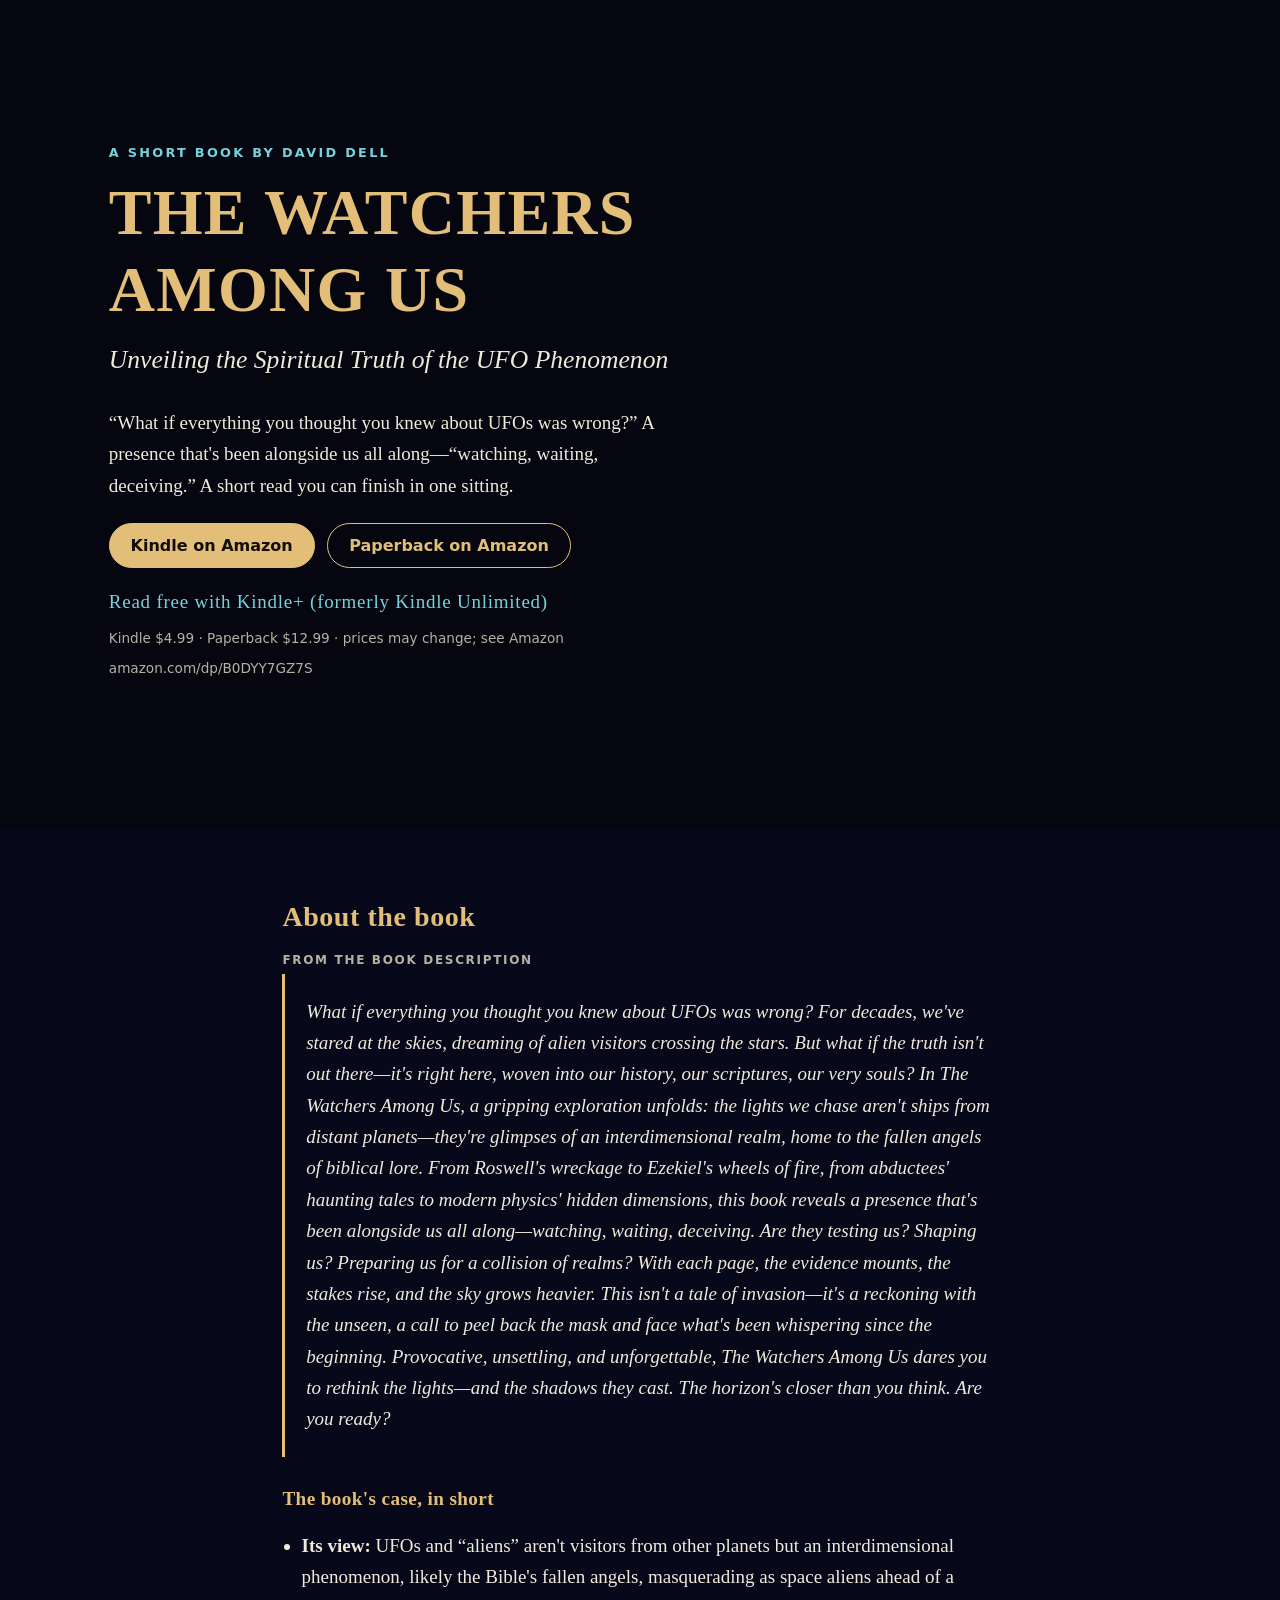
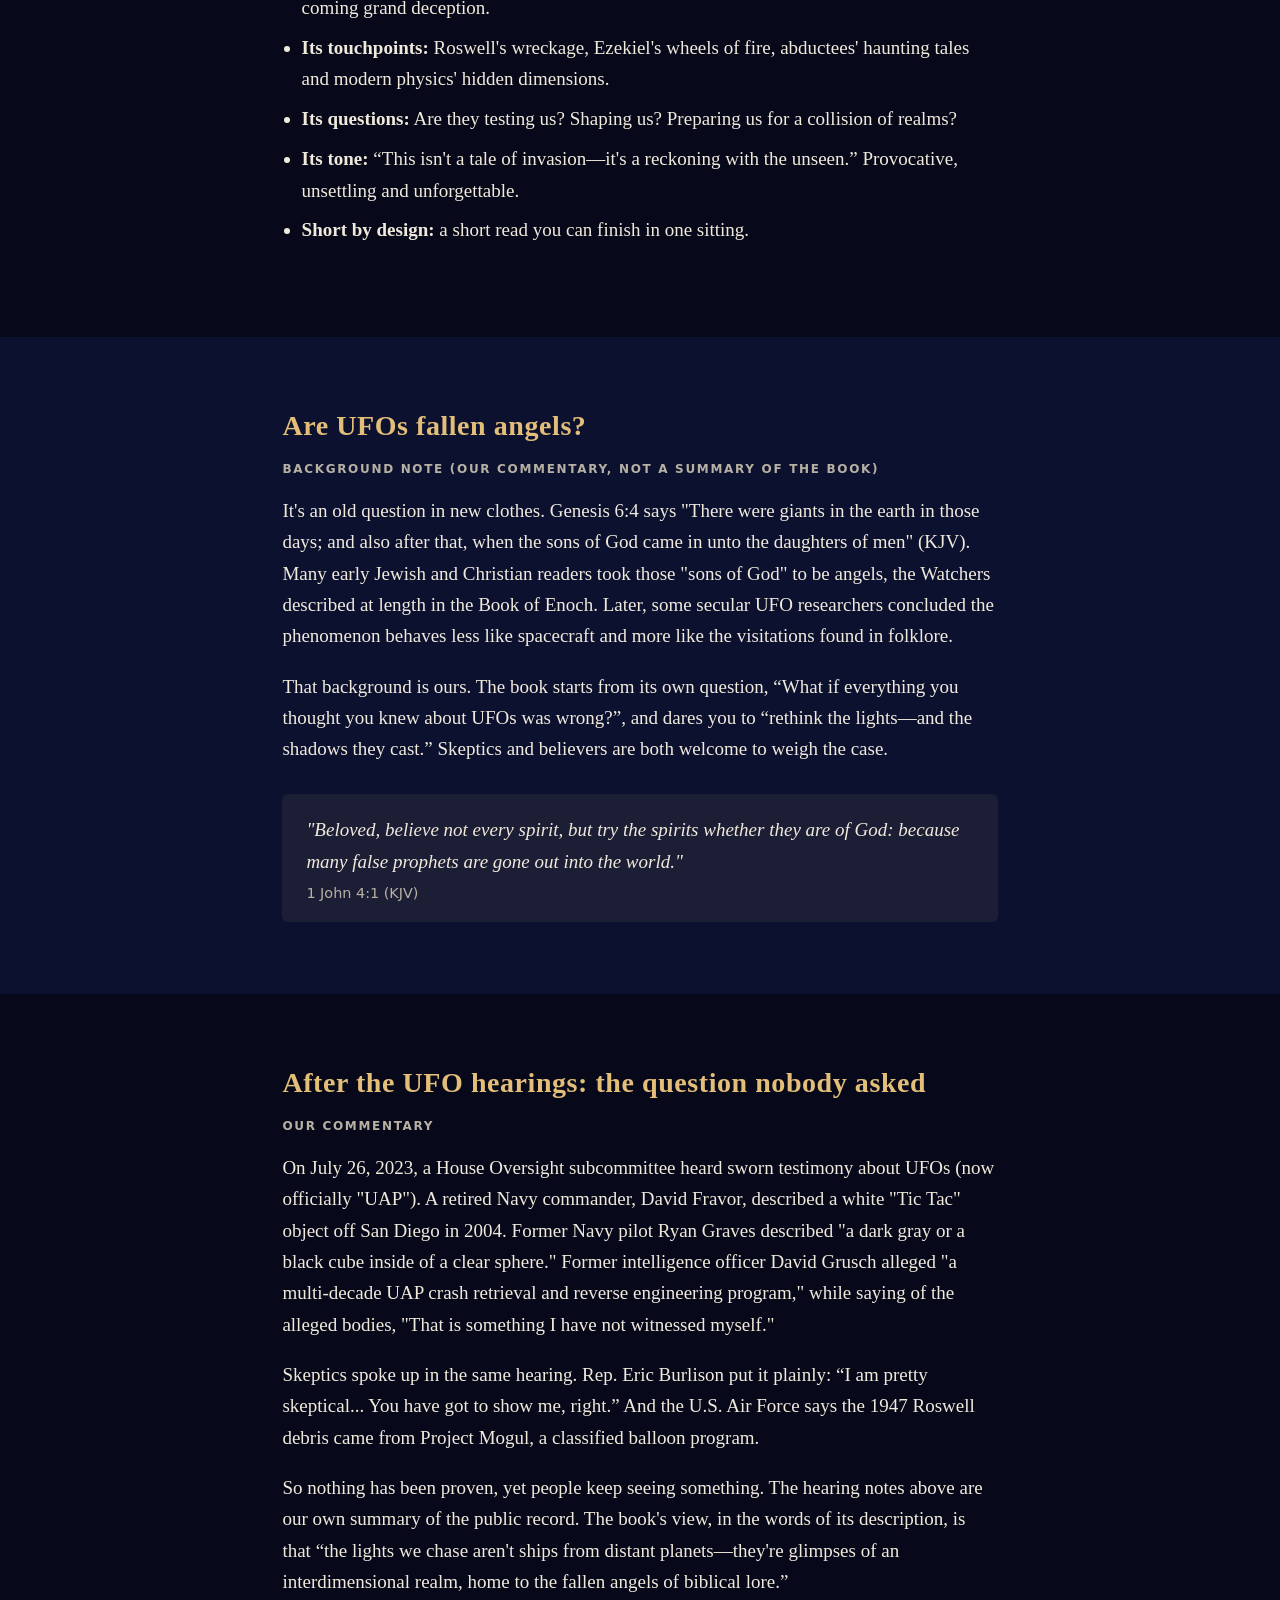
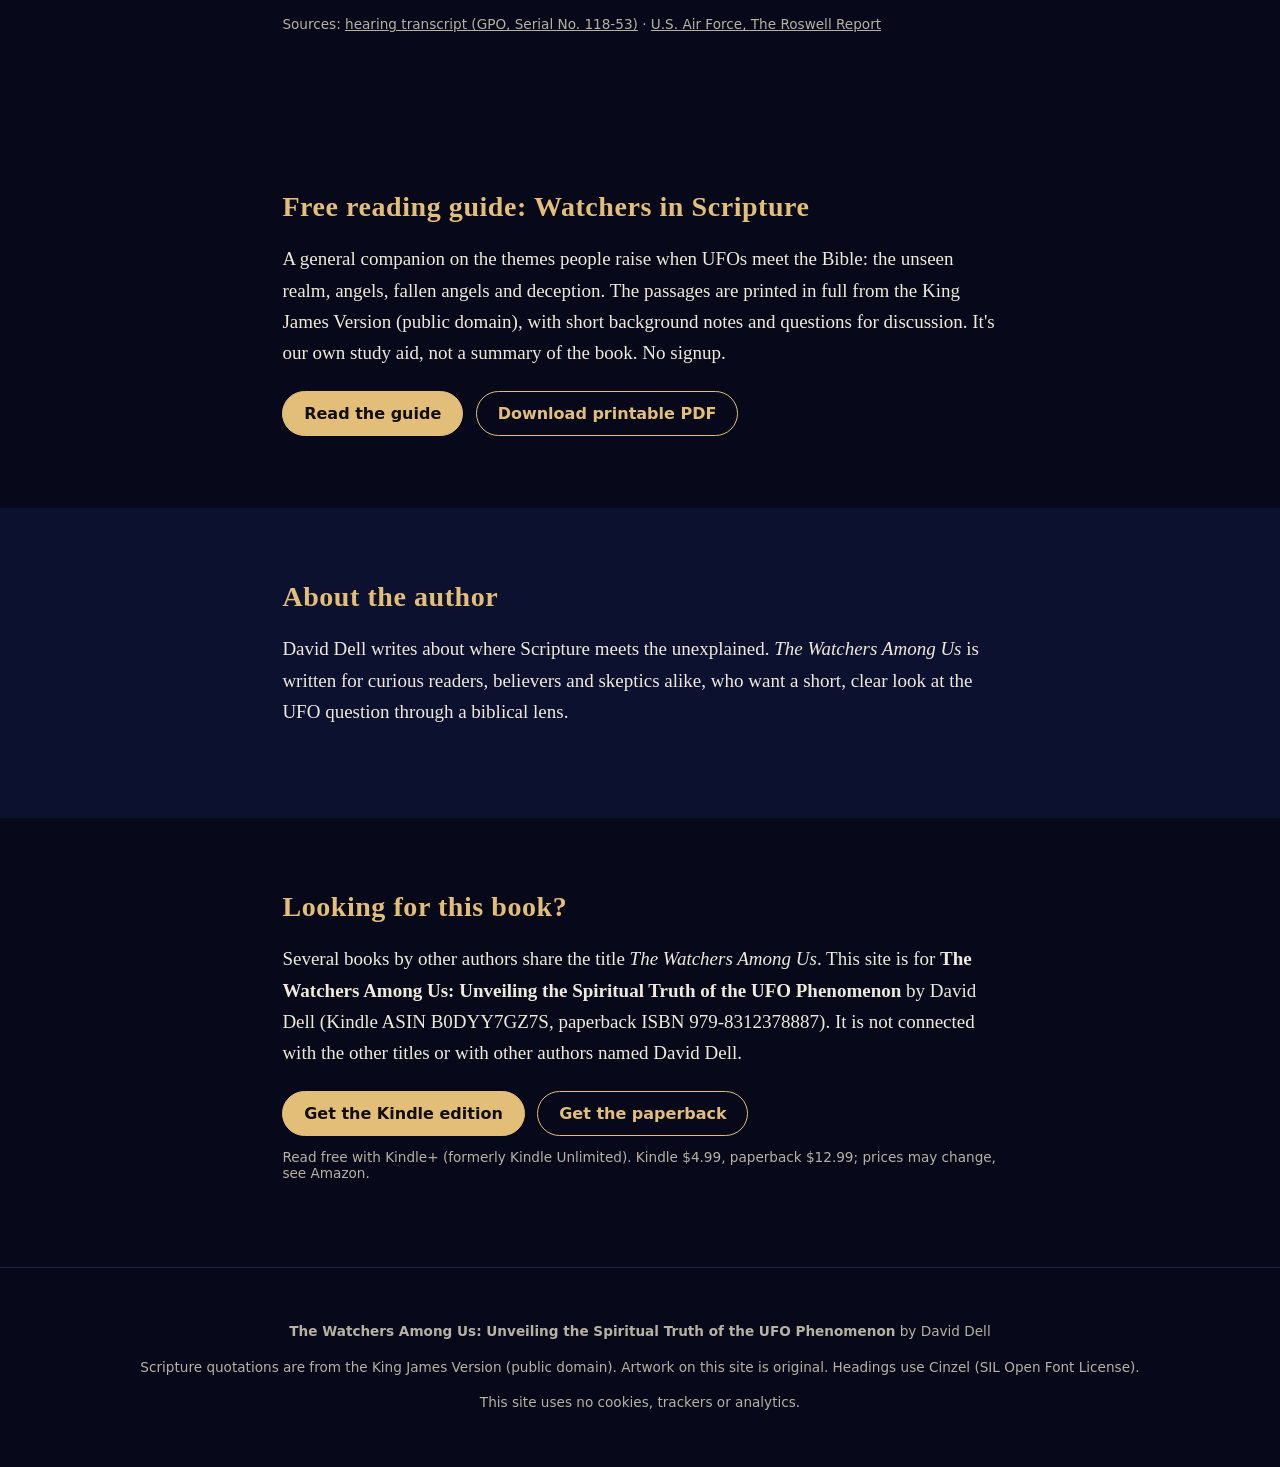
==== index.html @ effa27b4 "Add site" ====
<!doctype html>
<html lang="en">
<head>
<meta charset="utf-8">
<meta name="viewport" content="width=device-width, initial-scale=1">
<title>The Watchers Among Us: Unveiling the Spiritual Truth of the UFO Phenomenon | David Dell</title>
<meta name="description" content="What if everything you thought you knew about UFOs was wrong? A short read by David Dell that treats UFOs as an interdimensional phenomenon, likely the Bible's fallen angels. Roswell, Ezekiel's wheels, abduction accounts and hidden dimensions.">
<link rel="canonical" href="https://daviddellbooks.github.io/">
<meta name="author" content="David Dell">
<meta name="robots" content="index, follow">
<meta property="og:type" content="book">
<meta property="og:title" content="The Watchers Among Us: Unveiling the Spiritual Truth of the UFO Phenomenon">
<meta property="og:description" content="What if everything you thought you knew about UFOs was wrong? A short read by David Dell. Read free with Kindle+ (formerly Kindle Unlimited).">
<meta property="og:url" content="https://daviddellbooks.github.io/">
<meta property="og:image" content="https://daviddellbooks.github.io/assets/og-image.png">
<meta property="og:image:width" content="1200">
<meta property="og:image:height" content="630">
<meta property="og:image:alt" content="The Watchers Among Us: Unveiling the Spiritual Truth of the UFO Phenomenon, by David Dell">
<meta property="book:author" content="David Dell">
<meta property="book:isbn" content="9798312378887">
<meta property="book:release_date" content="2025-02-27">
<meta name="twitter:card" content="summary_large_image">
<meta name="twitter:title" content="The Watchers Among Us: Unveiling the Spiritual Truth of the UFO Phenomenon">
<meta name="twitter:description" content="What if everything you thought you knew about UFOs was wrong? A short read by David Dell.">
<meta name="twitter:image" content="https://daviddellbooks.github.io/assets/og-image.png">
<link rel="icon" type="image/png" href="assets/favicon.png">
<link rel="stylesheet" href="style.css">
<script type="application/ld+json">
{
  "@context": "https://schema.org",
  "@type": "Book",
  "name": "The Watchers Among Us: Unveiling the Spiritual Truth of the UFO Phenomenon",
  "alternativeHeadline": "Unveiling the Spiritual Truth of the UFO Phenomenon",
  "author": { "@type": "Person", "name": "David Dell" },
  "description": "What if everything you thought you knew about UFOs was wrong? For decades, we've stared at the skies, dreaming of alien visitors crossing the stars. But what if the truth isn't out there—it's right here, woven into our history, our scriptures, our very souls?",
  "url": "https://www.amazon.com/dp/B0DYY7GZ7S",
  "workExample": [
    {
      "@type": "Book",
      "bookFormat": "https://schema.org/EBook",
      "datePublished": "2025-02-28",
      "url": "https://www.amazon.com/dp/B0DYY7GZ7S",
      "identifier": { "@type": "PropertyValue", "propertyID": "ASIN", "value": "B0DYY7GZ7S" }
    },
    {
      "@type": "Book",
      "bookFormat": "https://schema.org/Paperback",
      "isbn": "9798312378887",
      "datePublished": "2025-02-27",
      "url": "https://www.amazon.com/dp/B0DYYMQYPJ",
      "identifier": { "@type": "PropertyValue", "propertyID": "ASIN", "value": "B0DYYMQYPJ" }
    }
  ]
}
</script>
</head>
<body>
<header class="hero">
  <div class="hero-inner">
    <p class="eyebrow">A short book by David Dell</p>
    <h1>The Watchers Among Us</h1>
    <p class="subtitle">Unveiling the Spiritual Truth of the UFO Phenomenon</p>
    <p class="lede">&ldquo;What if everything you thought you knew about UFOs was wrong?&rdquo; A presence that's been alongside us all along&mdash;&ldquo;watching, waiting, deceiving.&rdquo; A short read you can finish in one sitting.</p>
    <div class="buttons">
      <a class="btn primary" href="https://www.amazon.com/dp/B0DYY7GZ7S" rel="noopener">Kindle on Amazon</a>
      <a class="btn" href="https://www.amazon.com/dp/B0DYYMQYPJ" rel="noopener">Paperback on Amazon</a>
    </div>
    <!-- PRICE/KINDLE+ BLOCK: verified by the author on Oct 30, 2026. To hide it again, wrap this block in an HTML comment. -->
    <div class="price-line">
      <p class="kplus">Read free with Kindle+ (formerly Kindle Unlimited)</p>
      <p class="small">Kindle $4.99 &middot; Paperback $12.99 &middot; prices may change; see Amazon</p>
    </div>
    <!-- /PRICE/KINDLE+ BLOCK -->
    <p class="small">amazon.com/dp/B0DYY7GZ7S</p>
  </div>
</header>

<main>
  <section class="wrap" id="about">
    <h2>About the book</h2>
    <p class="label">From the book description</p>
    <blockquote class="blurb">
      <p>What if everything you thought you knew about UFOs was wrong? For decades, we've stared at the skies, dreaming of alien visitors crossing the stars. But what if the truth isn't out there—it's right here, woven into our history, our scriptures, our very souls? In <em>The Watchers Among Us</em>, a gripping exploration unfolds: the lights we chase aren't ships from distant planets—they're glimpses of an interdimensional realm, home to the fallen angels of biblical lore. From Roswell's wreckage to Ezekiel's wheels of fire, from abductees' haunting tales to modern physics' hidden dimensions, this book reveals a presence that's been alongside us all along—watching, waiting, deceiving. Are they testing us? Shaping us? Preparing us for a collision of realms? With each page, the evidence mounts, the stakes rise, and the sky grows heavier. This isn't a tale of invasion—it's a reckoning with the unseen, a call to peel back the mask and face what's been whispering since the beginning. Provocative, unsettling, and unforgettable, <em>The Watchers Among Us</em> dares you to rethink the lights—and the shadows they cast. The horizon's closer than you think. Are you ready?</p>
    </blockquote>
    <h3>The book's case, in short</h3>
    <ul class="points">
      <li><strong>Its view:</strong> UFOs and &ldquo;aliens&rdquo; aren't visitors from other planets but an interdimensional phenomenon, likely the Bible's fallen angels, masquerading as space aliens ahead of a coming grand deception.</li>
      <li><strong>Its touchpoints:</strong> Roswell's wreckage, Ezekiel's wheels of fire, abductees' haunting tales and modern physics' hidden dimensions.</li>
      <li><strong>Its questions:</strong> Are they testing us? Shaping us? Preparing us for a collision of realms?</li>
      <li><strong>Its tone:</strong> &ldquo;This isn't a tale of invasion&mdash;it's a reckoning with the unseen.&rdquo; Provocative, unsettling and unforgettable.</li>
      <li><strong>Short by design:</strong> a short read you can finish in one sitting.</li>
    </ul>
  </section>

  <section class="band" id="questions">
    <div class="wrap">
      <h2>Are UFOs fallen angels?</h2>
      <p class="label">Background note (our commentary, not a summary of the book)</p>
      <p>It's an old question in new clothes. Genesis 6:4 says "There were giants in the earth in those days; and also after that, when the sons of God came in unto the daughters of men" (KJV). Many early Jewish and Christian readers took those "sons of God" to be angels, the Watchers described at length in the Book of Enoch. Later, some secular UFO researchers concluded the phenomenon behaves less like spacecraft and more like the visitations found in folklore.</p>
      <p>That background is ours. The book starts from its own question, &ldquo;What if everything you thought you knew about UFOs was wrong?&rdquo;, and dares you to &ldquo;rethink the lights&mdash;and the shadows they cast.&rdquo; Skeptics and believers are both welcome to weigh the case.</p>
      <blockquote class="verse">"Beloved, believe not every spirit, but try the spirits whether they are of God: because many false prophets are gone out into the world." <cite>1 John 4:1 (KJV)</cite></blockquote>
    </div>
  </section>

  <section class="wrap" id="disclosure">
    <h2>After the UFO hearings: the question nobody asked</h2>
    <p class="label">Our commentary</p>
    <p>On July 26, 2023, a House Oversight subcommittee heard sworn testimony about UFOs (now officially "UAP"). A retired Navy commander, David Fravor, described a white "Tic Tac" object off San Diego in 2004. Former Navy pilot Ryan Graves described "a dark gray or a black cube inside of a clear sphere." Former intelligence officer David Grusch alleged "a multi-decade UAP crash retrieval and reverse engineering program," while saying of the alleged bodies, "That is something I have not witnessed myself."</p>
    <p>Skeptics spoke up in the same hearing. Rep. Eric Burlison put it plainly: &ldquo;I am pretty skeptical... You have got to show me, right.&rdquo; And the U.S. Air Force says the 1947 Roswell debris came from Project Mogul, a classified balloon program.</p>
    <p>So nothing has been proven, yet people keep seeing something. The hearing notes above are our own summary of the public record. The book's view, in the words of its description, is that &ldquo;the lights we chase aren't ships from distant planets&mdash;they're glimpses of an interdimensional realm, home to the fallen angels of biblical lore.&rdquo;</p>
    <p class="sources small">Sources: <a href="https://docs.house.gov/meetings/GO/GO06/20230726/116282/HHRG-118-GO06-Transcript-20230726.pdf" rel="noopener">hearing transcript (GPO, Serial No. 118-53)</a> &middot; <a href="https://www.af.mil/The-Roswell-Report/" rel="noopener">U.S. Air Force, The Roswell Report</a></p>
  </section>

  <section class="wrap" id="guide">
    <h2>Free reading guide: Watchers in Scripture</h2>
    <p>A general companion on the themes people raise when UFOs meet the Bible: the unseen realm, angels, fallen angels and deception. The passages are printed in full from the King James Version (public domain), with short background notes and questions for discussion. It's our own study aid, not a summary of the book. No signup.</p>
    <div class="buttons left">
      <a class="btn primary" href="guide/watchers-in-scripture.html">Read the guide</a>
      <a class="btn" href="guide/watchers-in-scripture.pdf" download>Download printable PDF</a>
    </div>
  </section>

  <section class="band" id="author">
    <div class="wrap">
      <h2>About the author</h2>
      <p>David Dell writes about where Scripture meets the unexplained. <em>The Watchers Among Us</em> is written for curious readers, believers and skeptics alike, who want a short, clear look at the UFO question through a biblical lens.</p>
    </div>
  </section>

  <section class="wrap" id="note">
    <h2>Looking for this book?</h2>
    <p>Several books by other authors share the title <em>The Watchers Among Us</em>. This site is for <strong>The Watchers Among Us: Unveiling the Spiritual Truth of the UFO Phenomenon</strong> by David Dell (Kindle ASIN B0DYY7GZ7S, paperback ISBN 979-8312378887). It is not connected with the other titles or with other authors named David Dell.</p>
    <div class="buttons left">
      <a class="btn primary" href="https://www.amazon.com/dp/B0DYY7GZ7S" rel="noopener">Get the Kindle edition</a>
      <a class="btn" href="https://www.amazon.com/dp/B0DYYMQYPJ" rel="noopener">Get the paperback</a>
    </div>
    <p class="small">Read free with Kindle+ (formerly Kindle Unlimited). Kindle $4.99, paperback $12.99; prices may change, see Amazon.</p>
  </section>
</main>

<footer>
  <p><strong>The Watchers Among Us: Unveiling the Spiritual Truth of the UFO Phenomenon</strong> by David Dell</p>
  <p>Scripture quotations are from the King James Version (public domain). Artwork on this site is original. Headings use Cinzel (SIL Open Font License).</p>
  <p>This site uses no cookies, trackers or analytics.</p>
</footer>
</body>
</html>
---- style.css ----
@font-face{font-family:"Cinzel";src:url("assets/fonts/Cinzel-VariableFont_wght.ttf") format("truetype");font-weight:400 900;font-display:swap}
:root{--bg:#07091a;--bg2:#0d1130;--gold:#e2be78;--pale:#f0eadc;--dim:#b7b1a4;--teal:#78d2dc;--max:760px}
*{box-sizing:border-box}
html{scroll-behavior:smooth}
body{margin:0;background:var(--bg);color:var(--pale);font:19px/1.65 Georgia,"Times New Roman",serif}
a{color:var(--gold)}
h1,h2,h3{font-family:"Cinzel",Georgia,serif;color:var(--gold);line-height:1.2;font-weight:700;letter-spacing:.02em}
h2{font-size:1.75rem;margin:0 0 .7em}
h3{font-size:1.2rem;margin:1.6em 0 .5em}
.hero{min-height:92vh;display:flex;align-items:center;background:#05060f url("assets/hero.jpg") 75% 40%/cover no-repeat;padding:6vh 6vw}
.hero-inner{max-width:640px;background:linear-gradient(90deg,rgba(5,6,15,.72),rgba(5,6,15,.25));padding:2rem 2rem 1.5rem;border-radius:6px}
.eyebrow{text-transform:uppercase;letter-spacing:.18em;font:600 .8rem/1 system-ui,sans-serif;color:var(--teal);margin:0 0 1rem}
h1{font-size:clamp(2.3rem,6vw,4rem);margin:0;text-transform:uppercase}
.subtitle{font-style:italic;font-size:clamp(1.2rem,2.6vw,1.6rem);margin:.4em 0 1em}
.lede{color:var(--pale)}
.small{font:.85rem system-ui,sans-serif;color:var(--dim);margin-top:.8rem}
.buttons{display:flex;flex-wrap:wrap;gap:.8rem;margin-top:1.4rem}
.btn{display:inline-block;padding:.75rem 1.3rem;border:1.5px solid var(--gold);border-radius:999px;color:var(--gold);text-decoration:none;font:600 1rem system-ui,sans-serif}
.btn.primary{background:var(--gold);color:#120e05}
.btn:hover,.btn:focus{filter:brightness(1.12);outline:none;box-shadow:0 0 0 3px rgba(226,190,120,.3)}
.wrap{max-width:var(--max);margin:0 auto;padding:4.5rem 1.4rem}
.band{background:var(--bg2)}
.label{font:600 .75rem system-ui,sans-serif;letter-spacing:.14em;text-transform:uppercase;color:var(--dim);margin-bottom:.4rem}
blockquote{margin:0}
.blurb{border-left:3px solid var(--gold);padding:.2rem 0 .2rem 1.3rem;font-style:italic}
.verse{margin-top:1.8rem;padding:1.3rem 1.5rem;background:rgba(226,190,120,.07);border-radius:6px;font-style:italic}
.verse cite{display:block;margin-top:.5rem;font:normal .9rem system-ui,sans-serif;color:var(--dim)}
.points{padding-left:1.2rem}.points li{margin:.45em 0}
footer{border-top:1px solid #1d2246;text-align:center;padding:2.5rem 1.4rem;font:.85rem/1.6 system-ui,sans-serif;color:var(--dim)}
@media (max-width:600px){body{font-size:17px}.hero{min-height:auto;padding:12vh 4vw 8vh}.hero-inner{padding:1.4rem}}

.price-line { margin-top: 1.1rem; }
.price-line .kplus { font-family: "Cinzel", Georgia, serif; letter-spacing: .04em; color: #78d2dc; margin: 0 0 .2rem; }
#disclosure .sources a { color: inherit; }
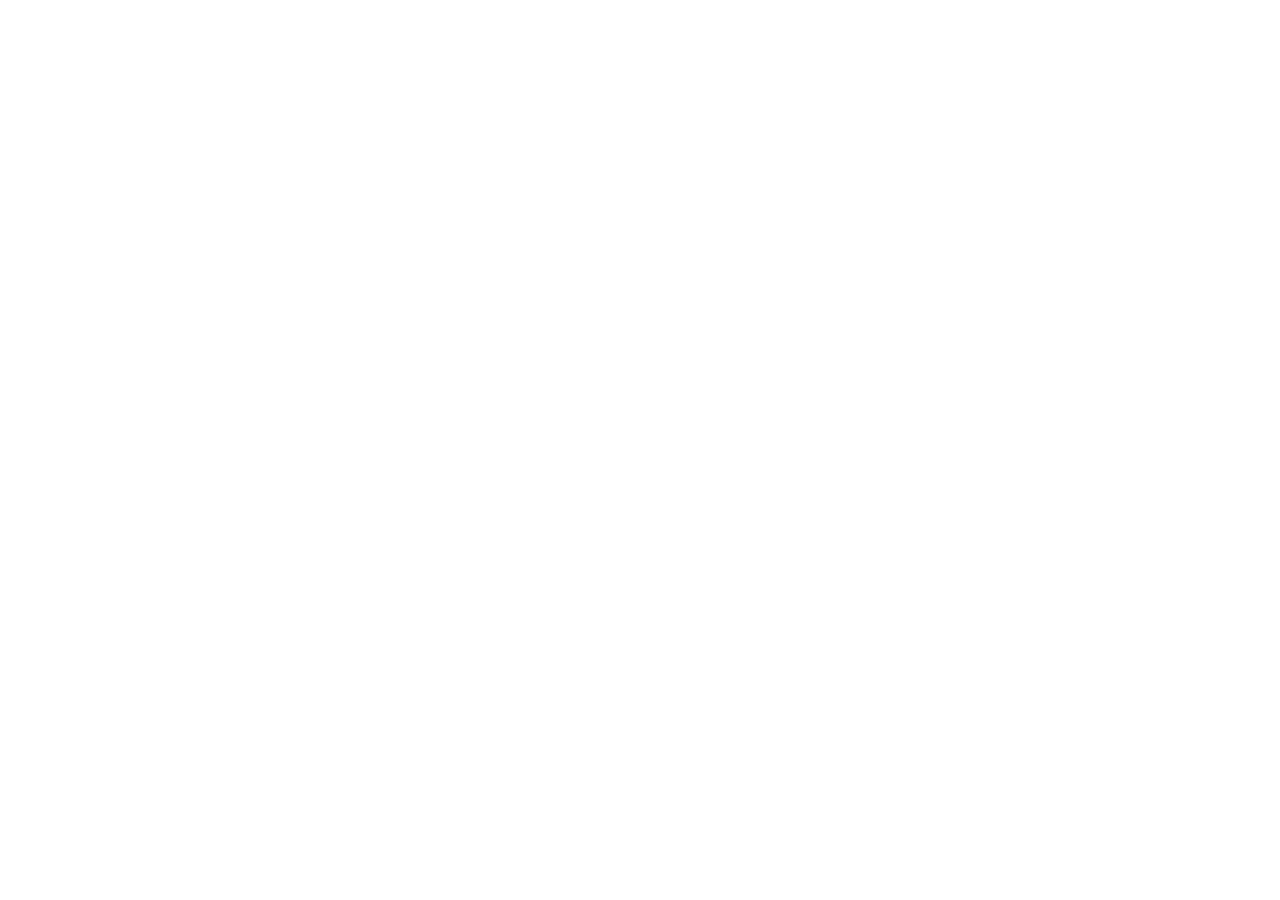
==== commit 1a62a023: "Redirect to daviddellbooks.com" ====
--- a/index.html
+++ b/index.html
@@ -2,146 +2,12 @@
 <html lang="en">
 <head>
 <meta charset="utf-8">
+<title>Moved to daviddellbooks.com</title>
 <meta name="viewport" content="width=device-width, initial-scale=1">
-<title>The Watchers Among Us: Unveiling the Spiritual Truth of the UFO Phenomenon | David Dell</title>
-<meta name="description" content="What if everything you thought you knew about UFOs was wrong? A short read by David Dell that treats UFOs as an interdimensional phenomenon, likely the Bible's fallen angels. Roswell, Ezekiel's wheels, abduction accounts and hidden dimensions.">
-<link rel="canonical" href="https://daviddellbooks.github.io/">
-<meta name="author" content="David Dell">
-<meta name="robots" content="index, follow">
-<meta property="og:type" content="book">
-<meta property="og:title" content="The Watchers Among Us: Unveiling the Spiritual Truth of the UFO Phenomenon">
-<meta property="og:description" content="What if everything you thought you knew about UFOs was wrong? A short read by David Dell. Read free with Kindle+ (formerly Kindle Unlimited).">
-<meta property="og:url" content="https://daviddellbooks.github.io/">
-<meta property="og:image" content="https://daviddellbooks.github.io/assets/og-image.png">
-<meta property="og:image:width" content="1200">
-<meta property="og:image:height" content="630">
-<meta property="og:image:alt" content="The Watchers Among Us: Unveiling the Spiritual Truth of the UFO Phenomenon, by David Dell">
-<meta property="book:author" content="David Dell">
-<meta property="book:isbn" content="9798312378887">
-<meta property="book:release_date" content="2025-02-27">
-<meta name="twitter:card" content="summary_large_image">
-<meta name="twitter:title" content="The Watchers Among Us: Unveiling the Spiritual Truth of the UFO Phenomenon">
-<meta name="twitter:description" content="What if everything you thought you knew about UFOs was wrong? A short read by David Dell.">
-<meta name="twitter:image" content="https://daviddellbooks.github.io/assets/og-image.png">
-<link rel="icon" type="image/png" href="assets/favicon.png">
-<link rel="stylesheet" href="style.css">
-<script type="application/ld+json">
-{
-  "@context": "https://schema.org",
-  "@type": "Book",
-  "name": "The Watchers Among Us: Unveiling the Spiritual Truth of the UFO Phenomenon",
-  "alternativeHeadline": "Unveiling the Spiritual Truth of the UFO Phenomenon",
-  "author": { "@type": "Person", "name": "David Dell" },
-  "description": "What if everything you thought you knew about UFOs was wrong? For decades, we've stared at the skies, dreaming of alien visitors crossing the stars. But what if the truth isn't out there—it's right here, woven into our history, our scriptures, our very souls?",
-  "url": "https://www.amazon.com/dp/B0DYY7GZ7S",
-  "workExample": [
-    {
-      "@type": "Book",
-      "bookFormat": "https://schema.org/EBook",
-      "datePublished": "2025-02-28",
-      "url": "https://www.amazon.com/dp/B0DYY7GZ7S",
-      "identifier": { "@type": "PropertyValue", "propertyID": "ASIN", "value": "B0DYY7GZ7S" }
-    },
-    {
-      "@type": "Book",
-      "bookFormat": "https://schema.org/Paperback",
-      "isbn": "9798312378887",
-      "datePublished": "2025-02-27",
-      "url": "https://www.amazon.com/dp/B0DYYMQYPJ",
-      "identifier": { "@type": "PropertyValue", "propertyID": "ASIN", "value": "B0DYYMQYPJ" }
-    }
-  ]
-}
-</script>
+<link rel="canonical" href="https://daviddellbooks.com/">
+<meta http-equiv="refresh" content="0; url=https://daviddellbooks.com/">
 </head>
 <body>
-<header class="hero">
-  <div class="hero-inner">
-    <p class="eyebrow">A short book by David Dell</p>
-    <h1>The Watchers Among Us</h1>
-    <p class="subtitle">Unveiling the Spiritual Truth of the UFO Phenomenon</p>
-    <p class="lede">&ldquo;What if everything you thought you knew about UFOs was wrong?&rdquo; A presence that's been alongside us all along&mdash;&ldquo;watching, waiting, deceiving.&rdquo; A short read you can finish in one sitting.</p>
-    <div class="buttons">
-      <a class="btn primary" href="https://www.amazon.com/dp/B0DYY7GZ7S" rel="noopener">Kindle on Amazon</a>
-      <a class="btn" href="https://www.amazon.com/dp/B0DYYMQYPJ" rel="noopener">Paperback on Amazon</a>
-    </div>
-    <!-- PRICE/KINDLE+ BLOCK: verified by the author on Oct 30, 2026. To hide it again, wrap this block in an HTML comment. -->
-    <div class="price-line">
-      <p class="kplus">Read free with Kindle+ (formerly Kindle Unlimited)</p>
-      <p class="small">Kindle $4.99 &middot; Paperback $12.99 &middot; prices may change; see Amazon</p>
-    </div>
-    <!-- /PRICE/KINDLE+ BLOCK -->
-    <p class="small">amazon.com/dp/B0DYY7GZ7S</p>
-  </div>
-</header>
-
-<main>
-  <section class="wrap" id="about">
-    <h2>About the book</h2>
-    <p class="label">From the book description</p>
-    <blockquote class="blurb">
-      <p>What if everything you thought you knew about UFOs was wrong? For decades, we've stared at the skies, dreaming of alien visitors crossing the stars. But what if the truth isn't out there—it's right here, woven into our history, our scriptures, our very souls? In <em>The Watchers Among Us</em>, a gripping exploration unfolds: the lights we chase aren't ships from distant planets—they're glimpses of an interdimensional realm, home to the fallen angels of biblical lore. From Roswell's wreckage to Ezekiel's wheels of fire, from abductees' haunting tales to modern physics' hidden dimensions, this book reveals a presence that's been alongside us all along—watching, waiting, deceiving. Are they testing us? Shaping us? Preparing us for a collision of realms? With each page, the evidence mounts, the stakes rise, and the sky grows heavier. This isn't a tale of invasion—it's a reckoning with the unseen, a call to peel back the mask and face what's been whispering since the beginning. Provocative, unsettling, and unforgettable, <em>The Watchers Among Us</em> dares you to rethink the lights—and the shadows they cast. The horizon's closer than you think. Are you ready?</p>
-    </blockquote>
-    <h3>The book's case, in short</h3>
-    <ul class="points">
-      <li><strong>Its view:</strong> UFOs and &ldquo;aliens&rdquo; aren't visitors from other planets but an interdimensional phenomenon, likely the Bible's fallen angels, masquerading as space aliens ahead of a coming grand deception.</li>
-      <li><strong>Its touchpoints:</strong> Roswell's wreckage, Ezekiel's wheels of fire, abductees' haunting tales and modern physics' hidden dimensions.</li>
-      <li><strong>Its questions:</strong> Are they testing us? Shaping us? Preparing us for a collision of realms?</li>
-      <li><strong>Its tone:</strong> &ldquo;This isn't a tale of invasion&mdash;it's a reckoning with the unseen.&rdquo; Provocative, unsettling and unforgettable.</li>
-      <li><strong>Short by design:</strong> a short read you can finish in one sitting.</li>
-    </ul>
-  </section>
-
-  <section class="band" id="questions">
-    <div class="wrap">
-      <h2>Are UFOs fallen angels?</h2>
-      <p class="label">Background note (our commentary, not a summary of the book)</p>
-      <p>It's an old question in new clothes. Genesis 6:4 says "There were giants in the earth in those days; and also after that, when the sons of God came in unto the daughters of men" (KJV). Many early Jewish and Christian readers took those "sons of God" to be angels, the Watchers described at length in the Book of Enoch. Later, some secular UFO researchers concluded the phenomenon behaves less like spacecraft and more like the visitations found in folklore.</p>
-      <p>That background is ours. The book starts from its own question, &ldquo;What if everything you thought you knew about UFOs was wrong?&rdquo;, and dares you to &ldquo;rethink the lights&mdash;and the shadows they cast.&rdquo; Skeptics and believers are both welcome to weigh the case.</p>
-      <blockquote class="verse">"Beloved, believe not every spirit, but try the spirits whether they are of God: because many false prophets are gone out into the world." <cite>1 John 4:1 (KJV)</cite></blockquote>
-    </div>
-  </section>
-
-  <section class="wrap" id="disclosure">
-    <h2>After the UFO hearings: the question nobody asked</h2>
-    <p class="label">Our commentary</p>
-    <p>On July 26, 2023, a House Oversight subcommittee heard sworn testimony about UFOs (now officially "UAP"). A retired Navy commander, David Fravor, described a white "Tic Tac" object off San Diego in 2004. Former Navy pilot Ryan Graves described "a dark gray or a black cube inside of a clear sphere." Former intelligence officer David Grusch alleged "a multi-decade UAP crash retrieval and reverse engineering program," while saying of the alleged bodies, "That is something I have not witnessed myself."</p>
-    <p>Skeptics spoke up in the same hearing. Rep. Eric Burlison put it plainly: &ldquo;I am pretty skeptical... You have got to show me, right.&rdquo; And the U.S. Air Force says the 1947 Roswell debris came from Project Mogul, a classified balloon program.</p>
-    <p>So nothing has been proven, yet people keep seeing something. The hearing notes above are our own summary of the public record. The book's view, in the words of its description, is that &ldquo;the lights we chase aren't ships from distant planets&mdash;they're glimpses of an interdimensional realm, home to the fallen angels of biblical lore.&rdquo;</p>
-    <p class="sources small">Sources: <a href="https://docs.house.gov/meetings/GO/GO06/20230726/116282/HHRG-118-GO06-Transcript-20230726.pdf" rel="noopener">hearing transcript (GPO, Serial No. 118-53)</a> &middot; <a href="https://www.af.mil/The-Roswell-Report/" rel="noopener">U.S. Air Force, The Roswell Report</a></p>
-  </section>
-
-  <section class="wrap" id="guide">
-    <h2>Free reading guide: Watchers in Scripture</h2>
-    <p>A general companion on the themes people raise when UFOs meet the Bible: the unseen realm, angels, fallen angels and deception. The passages are printed in full from the King James Version (public domain), with short background notes and questions for discussion. It's our own study aid, not a summary of the book. No signup.</p>
-    <div class="buttons left">
-      <a class="btn primary" href="guide/watchers-in-scripture.html">Read the guide</a>
-      <a class="btn" href="guide/watchers-in-scripture.pdf" download>Download printable PDF</a>
-    </div>
-  </section>
-
-  <section class="band" id="author">
-    <div class="wrap">
-      <h2>About the author</h2>
-      <p>David Dell writes about where Scripture meets the unexplained. <em>The Watchers Among Us</em> is written for curious readers, believers and skeptics alike, who want a short, clear look at the UFO question through a biblical lens.</p>
-    </div>
-  </section>
-
-  <section class="wrap" id="note">
-    <h2>Looking for this book?</h2>
-    <p>Several books by other authors share the title <em>The Watchers Among Us</em>. This site is for <strong>The Watchers Among Us: Unveiling the Spiritual Truth of the UFO Phenomenon</strong> by David Dell (Kindle ASIN B0DYY7GZ7S, paperback ISBN 979-8312378887). It is not connected with the other titles or with other authors named David Dell.</p>
-    <div class="buttons left">
-      <a class="btn primary" href="https://www.amazon.com/dp/B0DYY7GZ7S" rel="noopener">Get the Kindle edition</a>
-      <a class="btn" href="https://www.amazon.com/dp/B0DYYMQYPJ" rel="noopener">Get the paperback</a>
-    </div>
-    <p class="small">Read free with Kindle+ (formerly Kindle Unlimited). Kindle $4.99, paperback $12.99; prices may change, see Amazon.</p>
-  </section>
-</main>
-
-<footer>
-  <p><strong>The Watchers Among Us: Unveiling the Spiritual Truth of the UFO Phenomenon</strong> by David Dell</p>
-  <p>Scripture quotations are from the King James Version (public domain). Artwork on this site is original. Headings use Cinzel (SIL Open Font License).</p>
-  <p>This site uses no cookies, trackers or analytics.</p>
-</footer>
+<p>This page has moved to <a href="https://daviddellbooks.com/">https://daviddellbooks.com/</a>.</p>
 </body>
 </html>
